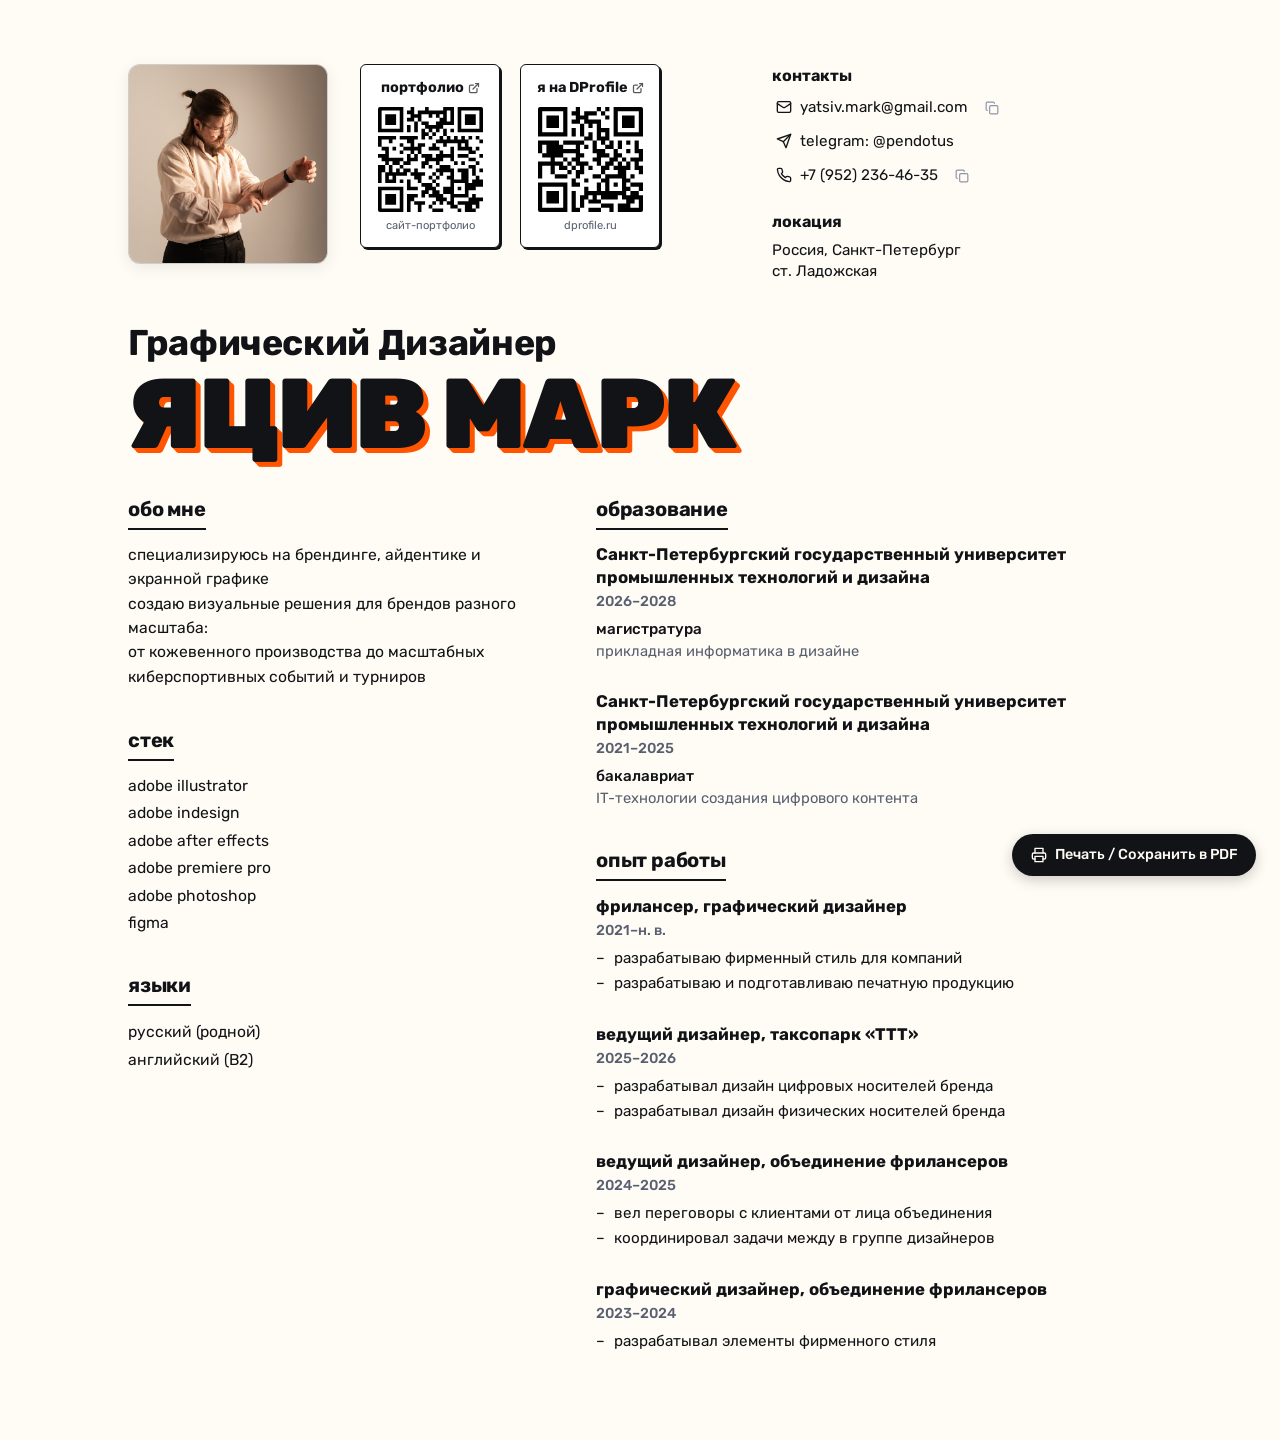
==== index.html @ a5334246 "commit" ====
<!DOCTYPE html>
<html lang="ru">
<head>
  <meta charset="UTF-8">
  <meta name="viewport" content="width=device-width, initial-scale=1.0">
  <title>Яцив Марк — Графический Дизайнер | Резюме</title>
  <meta name="description" content="Резюме и контакты графического дизайнера Марка Яцива. Брендинг, айдентика, экранная графика.">
  <meta name="theme-color" content="#fffcf5">

  <!-- OpenGraph / Социальные сети -->
  <meta property="og:type" content="website">
  <meta property="og:title" content="Яцив Марк — Графический Дизайнер">
  <meta property="og:description" content="Резюме и контакты графического дизайнера. Брендинг, айдентика, экранная графика.">
  <meta property="og:image" content="assets/images/photo.jpg">

  <!-- Фавиконка -->
  <link rel="icon" type="image/svg+xml" href="data:image/svg+xml,<svg xmlns='http://www.w3.org/2000/svg' viewBox='0 0 100 100'><rect width='100' height='100' rx='20' fill='%23ff5500'/><text x='50%' y='55%' dominant-baseline='middle' text-anchor='middle' font-family='sans-serif' font-weight='900' font-size='60' fill='%23ffffff'>Я</text></svg>">

  <!-- Предзагрузка шрифта Rubik -->
  <link rel="preconnect" href="https://fonts.googleapis.com">
  <link rel="preconnect" href="https://fonts.gstatic.com" crossorigin>
  <link href="https://fonts.googleapis.com/css2?family=Rubik:ital,wght@0,400;0,500;0,700;0,900;1,400&display=swap" rel="stylesheet">

  <!-- Модульные CSS-стили -->
  <link rel="stylesheet" href="css/variables.css">
  <link rel="stylesheet" href="css/reset.css">
  <link rel="stylesheet" href="css/typography.css">
  <link rel="stylesheet" href="css/layout.css">
  <link rel="stylesheet" href="css/components.css">
  <link rel="stylesheet" href="css/print.css" media="print">
</head>
<body>
  <div class="page-wrapper">
    <main class="cv-canvas">
      
      <!-- ВЕРХНЯЯ СЕКЦИЯ: Фото | Карточки ссылок (Портфолио, DProfile) | Контакты -->
      <header class="header-grid">
        
        <!-- Портретное фото -->
        <div class="portrait-wrapper">
          <img src="assets/images/photo.jpg" alt="Марк Яцив — Графический Дизайнер" class="portrait-img" width="200" height="200">
        </div>

        <!-- Группа карточек-ссылок с QR-кодами -->
        <div class="header-links-group">
          
          <!-- Портфолио -->
          <a href="https://pendotus.github.io/Portfolio/" target="_blank" rel="noopener noreferrer" class="qr-card" title="Перейти на сайт-портфолио">
            <span class="qr-card-title">
              портфолио
              <svg viewBox="0 0 24 24" fill="none" stroke="currentColor" stroke-width="2.5" stroke-linecap="round" stroke-linejoin="round" aria-hidden="true"><path d="M18 13v6a2 2 0 0 1-2 2H5a2 2 0 0 1-2-2V8a2 2 0 0 1 2-2h6"></path><polyline points="15 3 21 3 21 9"></polyline><line x1="10" y1="14" x2="21" y2="3"></line></svg>
            </span>
            <img src="assets/images/qr-portfolio.svg" alt="QR-код сайта портфолио" class="qr-code-img" width="105" height="105">
            <span class="qr-card-hint">сайт-портфолио</span>
          </a>

          <!-- DProfile -->
          <a href="https://dprofile.ru/pendotus" target="_blank" rel="noopener noreferrer" class="qr-card" title="Перейти на профиль в DProfile">
            <span class="qr-card-title">
              я на DProfile
              <svg viewBox="0 0 24 24" fill="none" stroke="currentColor" stroke-width="2.5" stroke-linecap="round" stroke-linejoin="round" aria-hidden="true"><path d="M18 13v6a2 2 0 0 1-2 2H5a2 2 0 0 1-2-2V8a2 2 0 0 1 2-2h6"></path><polyline points="15 3 21 3 21 9"></polyline><line x1="10" y1="14" x2="21" y2="3"></line></svg>
            </span>
            <img src="assets/images/qr-dprofile.svg" alt="QR-код профиля на DProfile" class="qr-code-img" width="105" height="105">
            <span class="qr-card-hint">dprofile.ru</span>
          </a>

        </div>

        <!-- Контакты и локация -->
        <div class="header-contacts-group">
          
          <div class="contacts-group">
            <h3 class="contact-title">контакты</h3>
            <ul class="contact-list">
              <li>
                <a href="mailto:yatsiv.mark@gmail.com" class="contact-link" title="Написать письмо">
                  <svg class="contact-icon" viewBox="0 0 24 24" fill="none" stroke-width="2" stroke-linecap="round" stroke-linejoin="round" aria-hidden="true"><rect width="20" height="16" x="2" y="4" rx="2"/><path d="m22 7-8.97 5.7a1.94 1.94 0 0 1-2.06 0L2 7"/></svg>
                  <span>yatsiv.mark@gmail.com</span>
                </a>
                <button type="button" class="copy-btn" data-copy="yatsiv.mark@gmail.com" title="Скопировать email" aria-label="Скопировать email">
                  <svg width="14" height="14" viewBox="0 0 24 24" fill="none" stroke="currentColor" stroke-width="2" stroke-linecap="round" stroke-linejoin="round"><rect width="14" height="14" x="8" y="8" rx="2" ry="2"/><path d="M4 16c-1.1 0-2-.9-2-2V4c0-1.1.9-2 2-2h10c1.1 0 2 .9 2 2"/></svg>
                </button>
              </li>

              <li>
                <a href="https://t.me/pendotus" target="_blank" rel="noopener noreferrer" class="contact-link" title="Написать в Telegram">
                  <svg class="contact-icon" viewBox="0 0 24 24" fill="none" stroke-width="2" stroke-linecap="round" stroke-linejoin="round" aria-hidden="true"><path d="m22 2-7 20-4-9-9-4Z"/><path d="M22 2 11 13"/></svg>
                  <span>telegram: @pendotus</span>
                </a>
              </li>

              <li>
                <a href="tel:+79522364635" class="contact-link" title="Позвонить">
                  <svg class="contact-icon" viewBox="0 0 24 24" fill="none" stroke-width="2" stroke-linecap="round" stroke-linejoin="round" aria-hidden="true"><path d="M22 16.92v3a2 2 0 0 1-2.18 2 19.79 19.79 0 0 1-8.63-3.07 19.5 19.5 0 0 1-6-6 19.79 19.79 0 0 1-3.07-8.67A2 2 0 0 1 4.11 2h3a2 2 0 0 1 2 1.72 12.84 12.84 0 0 0 .7 2.81 2 2 0 0 1-.45 2.11L8.09 9.91a16 16 0 0 0 6 6l1.27-1.27a2 2 0 0 1 2.11-.45 12.84 12.84 0 0 0 2.81.7A2 2 0 0 1 22 16.92z"/></svg>
                  <span>+7 (952) 236-46-35</span>
                </a>
                <button type="button" class="copy-btn" data-copy="+79522364635" title="Скопировать телефон" aria-label="Скопировать телефон">
                  <svg width="14" height="14" viewBox="0 0 24 24" fill="none" stroke="currentColor" stroke-width="2" stroke-linecap="round" stroke-linejoin="round"><rect width="14" height="14" x="8" y="8" rx="2" ry="2"/><path d="M4 16c-1.1 0-2-.9-2-2V4c0-1.1.9-2 2-2h10c1.1 0 2 .9 2 2"/></svg>
                </button>
              </li>
            </ul>
          </div>

          <div class="location-group">
            <h3 class="contact-title">локация</h3>
            <p class="location-text">
              Россия, Санкт-Петербург<br>
              ст. Ладожская
            </p>
          </div>

        </div>

      </header>

      <!-- ЦЕНТРАЛЬНЫЙ АКЦИДЕНТНЫЙ ЗАГОЛОВОК -->
      <section class="hero-title-section">
        <h2 class="hero-subtitle">Графический Дизайнер</h2>
        <h1 class="hero-name">ЯЦИВ МАРК</h1>
      </section>

      <!-- ОСНОВНАЯ КОНТЕНТНАЯ СЕТКА (2 КОЛОНКИ) -->
      <div class="main-grid">
        
        <!-- ЛЕВАЯ КОЛОНКА: Обо мне | Стек | Языки -->
        <div class="col-left">
          
          <!-- Обо мне -->
          <section class="section-block">
            <h2 class="section-title">обо мне</h2>
            <p class="text-lead">
              специализируюсь на брендинге, айдентике и экранной графике<br>
              создаю визуальные решения для брендов разного масштаба:<br>
              от кожевенного производства до масштабных киберспортивных событий и турниров
            </p>
          </section>

          <!-- Стек -->
          <section class="section-block">
            <h2 class="section-title">стек</h2>
            <ul class="stack-list">
              <li class="stack-item">adobe illustrator</li>
              <li class="stack-item">adobe indesign</li>
              <li class="stack-item">adobe after effects</li>
              <li class="stack-item">adobe premiere pro</li>
              <li class="stack-item">adobe photoshop</li>
              <li class="stack-item">figma</li>
            </ul>
          </section>

          <!-- Языки -->
          <section class="section-block">
            <h2 class="section-title">языки</h2>
            <ul class="lang-list">
              <li class="lang-item">русский (родной)</li>
              <li class="lang-item">английский (B2)</li>
            </ul>
          </section>

        </div>

        <!-- ПРАВАЯ КОЛОНКА: Образование | Опыт работы -->
        <div class="col-right">
          
          <!-- Образование -->
          <section class="section-block">
            <h2 class="section-title">образование</h2>
            
            <div class="timeline-item">
              <h3 class="timeline-title">Санкт-Петербургский государственный университет промышленных технологий и дизайна</h3>
              <p class="timeline-date">2026–2028</p>
              <p class="timeline-subtitle">магистратура</p>
              <p class="timeline-desc">прикладная информатика в дизайне</p>
            </div>

            <div class="timeline-item">
              <h3 class="timeline-title">Санкт-Петербургский государственный университет промышленных технологий и дизайна</h3>
              <p class="timeline-date">2021–2025</p>
              <p class="timeline-subtitle">бакалавриат</p>
              <p class="timeline-desc">IT-технологии создания цифрового контента</p>
            </div>
          </section>

          <!-- Опыт работы -->
          <section class="section-block">
            <h2 class="section-title">опыт работы</h2>

            <div class="timeline-item">
              <h3 class="timeline-title">фрилансер, графический дизайнер</h3>
              <p class="timeline-date">2021–н. в.</p>
              <ul class="bullet-list">
                <li class="bullet-item">разрабатываю фирменный стиль для компаний</li>
                <li class="bullet-item">разрабатываю и подготавливаю печатную продукцию</li>
              </ul>
            </div>

            <div class="timeline-item">
              <h3 class="timeline-title">ведущий дизайнер, таксопарк «ТТТ»</h3>
              <p class="timeline-date">2025–2026</p>
              <ul class="bullet-list">
                <li class="bullet-item">разрабатывал дизайн цифровых носителей бренда</li>
                <li class="bullet-item">разрабатывал дизайн физических носителей бренда</li>
              </ul>
            </div>

            <div class="timeline-item">
              <h3 class="timeline-title">ведущий дизайнер, объединение фрилансеров</h3>
              <p class="timeline-date">2024–2025</p>
              <ul class="bullet-list">
                <li class="bullet-item">вел переговоры с клиентами от лица объединения</li>
                <li class="bullet-item">координировал задачи между в группе дизайнеров</li>
              </ul>
            </div>

            <div class="timeline-item">
              <h3 class="timeline-title">графический дизайнер, объединение фрилансеров</h3>
              <p class="timeline-date">2023–2024</p>
              <ul class="bullet-list">
                <li class="bullet-item">разрабатывал элементы фирменного стиля</li>
              </ul>
            </div>

          </section>

        </div>

      </div>

    </main>
  </div>

  <!-- Плавающая кнопка для печати / сохранения PDF -->
  <aside class="floating-actions" aria-label="Быстрые действия">
    <button type="button" class="action-btn" id="printBtn" title="Распечатать или сохранить в PDF (A4)">
      <svg viewBox="0 0 24 24" fill="none" stroke-width="2" stroke-linecap="round" stroke-linejoin="round" aria-hidden="true"><polyline points="6 9 6 2 18 2 18 9"></polyline><path d="M6 18H4a2 2 0 0 1-2-2v-5a2 2 0 0 1 2-2h16a2 2 0 0 1 2 2v5a2 2 0 0 1-2 2h-2"></path><rect x="6" y="14" width="12" height="8"></rect></svg>
      <span>Печать / Сохранить в PDF</span>
    </button>
  </aside>

  <!-- Всплывающее уведомление о копировании -->
  <div id="toastNotice" class="toast-notice" role="status" aria-live="polite">
    <svg width="16" height="16" viewBox="0 0 24 24" fill="none" stroke="currentColor" stroke-width="2.5" stroke-linecap="round" stroke-linejoin="round"><polyline points="20 6 9 17 4 12"/></svg>
    <span id="toastText">Скопировано!</span>
  </div>

  <!-- Модульный скрипт -->
  <script type="module" src="js/main.js"></script>
</body>
</html>
---- css/variables.css ----
:root {
  /* Цветовая палитра */
  --bg-page: #fffcf5;
  --bg-card: #ffffff;
  --text-primary: #111317;
  --text-secondary: #585f6f;
  --text-muted: #8d94a5;
  --accent-orange: #ff5500;
  --accent-orange-soft: #fff2ec;
  --border-color: #111317;
  --border-subtle: rgba(17, 19, 23, 0.14);

  /* Типографика (Обязательный шрифт Rubik) */
  --font-primary: 'Rubik', -apple-system, BlinkMacSystemFont, "Segoe UI", Roboto, sans-serif;
  --font-weight-regular: 400;
  --font-weight-medium: 500;
  --font-weight-bold: 700;
  --font-weight-black: 900;

  /* Размеры и сетка */
  --canvas-max-width: 1040px;
  --radius-sm: 6px;
  --radius-md: 12px;
  --radius-lg: 18px;

  /* Эффекты и тени */
  --shadow-3d: 4px 4px 0px var(--accent-orange);
  --shadow-card: 0 4px 20px rgba(0, 0, 0, 0.05);
  --shadow-hover: 0 8px 24px rgba(255, 85, 0, 0.15);

  /* Анимации */
  --transition-fast: 0.18s ease-in-out;
  --transition-smooth: 0.3s cubic-bezier(0.16, 1, 0.3, 1);
}
---- css/typography.css ----
/* Типографическая система на базе шрифта Rubik */

.hero-subtitle {
  font-size: clamp(1.4rem, 2.8vw, 2.25rem);
  font-weight: var(--font-weight-bold);
  line-height: 1.15;
  letter-spacing: -0.01em;
  color: var(--text-primary);
  margin-bottom: 0.25rem;
}

.hero-name {
  font-size: clamp(3rem, 7.8vw, 6.2rem);
  font-weight: var(--font-weight-black);
  text-transform: uppercase;
  line-height: 0.95;
  letter-spacing: -0.025em;
  color: var(--text-primary);
  text-shadow: 
    2px 2px 0px var(--accent-orange),
    4px 4px 0px var(--accent-orange),
    5px 5px 0px var(--accent-orange);
  margin-bottom: 2rem;
  user-select: text;
  word-break: keep-all;
}

.section-title {
  font-size: 1.25rem;
  font-weight: var(--font-weight-bold);
  text-transform: lowercase;
  letter-spacing: -0.01em;
  color: var(--text-primary);
  margin-bottom: 0.85rem;
  position: relative;
  display: inline-block;
}

.section-title::after {
  content: "";
  display: block;
  width: 100%;
  height: 2px;
  background-color: var(--text-primary);
  margin-top: 4px;
}

.text-lead {
  font-size: 0.98rem;
  line-height: 1.55;
  color: var(--text-primary);
  font-weight: var(--font-weight-regular);
}

.text-meta {
  font-size: 0.88rem;
  color: var(--text-secondary);
  font-weight: var(--font-weight-medium);
}

.text-bold {
  font-weight: var(--font-weight-bold);
}
---- css/layout.css ----
/* Сетка и базовый лейаут (CSS Grid & Flexbox) */

.page-wrapper {
  min-height: 100vh;
  display: flex;
  flex-direction: column;
  align-items: center;
  justify-content: flex-start;
  padding: 2.5rem 1.25rem 4rem;
  background-color: var(--bg-page);
}

.cv-canvas {
  width: 100%;
  max-width: var(--canvas-max-width);
  background: var(--bg-page);
  padding: 1.5rem 0.5rem;
  position: relative;
}

/* Верхняя секция: Аватар | QR-ссылки | Контакты */
.header-grid {
  display: grid;
  grid-template-columns: 200px 1fr 1fr;
  gap: 2rem;
  align-items: start;
  margin-bottom: 2.5rem;
}

.portrait-wrapper {
  width: 100%;
  aspect-ratio: 1 / 1;
  border-radius: var(--radius-md);
  overflow: hidden;
  box-shadow: 0 4px 16px rgba(0, 0, 0, 0.08);
  border: 1px solid var(--border-subtle);
  background: #eee;
}

.portrait-img {
  width: 100%;
  height: 100%;
  object-fit: cover;
  display: block;
}

.header-links-group {
  display: flex;
  gap: 1.25rem;
}

.header-contacts-group {
  display: flex;
  flex-direction: column;
  gap: 1.25rem;
}

/* Центральный заголовок */
.hero-title-section {
  width: 100%;
  margin-top: 1rem;
  margin-bottom: 2rem;
}

/* Основной двухколоночный контент */
.main-grid {
  display: grid;
  grid-template-columns: 1fr 1.35fr;
  gap: 3.5rem;
  align-items: start;
}

.col-left,
.col-right {
  display: flex;
  flex-direction: column;
  gap: 2.25rem;
}

/* Мобильная адаптация */
@media (max-width: 900px) {
  .header-grid {
    grid-template-columns: 160px 1fr;
    gap: 1.5rem;
  }

  .header-contacts-group {
    grid-column: 1 / -1;
    display: grid;
    grid-template-columns: 1fr 1fr;
  }

  .main-grid {
    grid-template-columns: 1fr;
    gap: 2.5rem;
  }
}

@media (max-width: 640px) {
  .page-wrapper {
    padding: 1rem 0.75rem 3rem;
  }

  .header-grid {
    grid-template-columns: 1fr;
    gap: 1.5rem;
  }

  .portrait-wrapper {
    max-width: 180px;
    margin: 0 auto;
  }

  .header-links-group {
    justify-content: center;
  }

  .header-contacts-group {
    grid-template-columns: 1fr;
  }

  .hero-name {
    text-shadow: 2px 2px 0px var(--accent-orange), 3px 3px 0px var(--accent-orange);
  }
}
---- css/components.css ----
/* Модульные компоненты интерфейса */

/* 1. Карточки-ссылки (Портфолио и DProfile) */
.qr-card {
  display: flex;
  flex-direction: column;
  align-items: center;
  text-decoration: none;
  color: var(--text-primary);
  background: var(--bg-card);
  padding: 0.75rem 0.85rem;
  border-radius: var(--radius-sm);
  border: 1px solid var(--border-color);
  box-shadow: 2px 2px 0px var(--border-color);
  transition: var(--transition-smooth);
  width: 140px;
  position: relative;
}

.qr-card:hover {
  transform: translate(-2px, -2px);
  box-shadow: 4px 4px 0px var(--accent-orange);
  border-color: var(--accent-orange);
}

.qr-card:active {
  transform: translate(1px, 1px);
  box-shadow: 1px 1px 0px var(--accent-orange);
}

.qr-card-title {
  font-size: 0.9rem;
  font-weight: var(--font-weight-bold);
  margin-bottom: 0.5rem;
  display: flex;
  align-items: center;
  gap: 0.25rem;
}

.qr-card-title svg {
  width: 12px;
  height: 12px;
  opacity: 0.7;
}

.qr-code-img {
  width: 105px;
  height: 105px;
  object-fit: contain;
  border-radius: 2px;
}

.qr-card-hint {
  font-size: 0.7rem;
  color: var(--text-secondary);
  margin-top: 0.4rem;
  text-align: center;
}

/* 2. Контактная секция */
.contacts-group,
.location-group {
  display: flex;
  flex-direction: column;
}

.contact-title {
  font-size: 1rem;
  font-weight: var(--font-weight-bold);
  margin-bottom: 0.35rem;
}

.contact-list {
  display: flex;
  flex-direction: column;
  gap: 0.35rem;
}

.contact-link {
  display: inline-flex;
  align-items: center;
  gap: 0.5rem;
  color: var(--text-primary);
  font-size: 0.95rem;
  text-decoration: none;
  transition: var(--transition-fast);
  padding: 2px 4px;
  border-radius: 4px;
  position: relative;
}

.contact-link:hover {
  color: var(--accent-orange);
  background-color: var(--accent-orange-soft);
}

.contact-icon {
  width: 16px;
  height: 16px;
  flex-shrink: 0;
  stroke: currentColor;
}

.copy-btn {
  display: inline-flex;
  align-items: center;
  justify-content: center;
  width: 24px;
  height: 24px;
  border-radius: 4px;
  color: var(--text-muted);
  transition: var(--transition-fast);
  margin-left: 0.25rem;
}

.copy-btn:hover {
  color: var(--text-primary);
  background: rgba(0, 0, 0, 0.05);
}

.location-text {
  font-size: 0.95rem;
  color: var(--text-primary);
  line-height: 1.4;
}

/* 3. Стек технологий */
.stack-list {
  display: flex;
  flex-direction: column;
  gap: 0.35rem;
}

.stack-item {
  font-size: 0.98rem;
  color: var(--text-primary);
  line-height: 1.4;
  font-weight: var(--font-weight-regular);
}

/* 4. Языки */
.lang-list {
  display: flex;
  flex-direction: column;
  gap: 0.3rem;
}

.lang-item {
  font-size: 0.98rem;
  color: var(--text-primary);
}

/* 5. Образование и Опыт работы */
.timeline-item {
  margin-bottom: 1.75rem;
}

.timeline-item:last-child {
  margin-bottom: 0;
}

.timeline-title {
  font-size: 1.05rem;
  font-weight: var(--font-weight-bold);
  color: var(--text-primary);
  line-height: 1.35;
}

.timeline-subtitle {
  font-size: 0.95rem;
  font-weight: var(--font-weight-medium);
  color: var(--text-primary);
  margin-top: 0.15rem;
}

.timeline-date {
  font-size: 0.9rem;
  font-weight: var(--font-weight-medium);
  color: var(--text-secondary);
  margin-top: 0.15rem;
  margin-bottom: 0.35rem;
}

.timeline-desc {
  font-size: 0.92rem;
  color: var(--text-secondary);
  line-height: 1.45;
}

.bullet-list {
  display: flex;
  flex-direction: column;
  gap: 0.25rem;
  margin-top: 0.4rem;
}

.bullet-item {
  font-size: 0.95rem;
  color: var(--text-primary);
  position: relative;
  padding-left: 1.15rem;
  line-height: 1.4;
}

.bullet-item::before {
  content: "–";
  position: absolute;
  left: 0;
  color: var(--text-primary);
}

/* 6. Плавающая панель действий (Печать/Скачать) */
.floating-actions {
  position: fixed;
  bottom: 1.5rem;
  right: 1.5rem;
  display: flex;
  gap: 0.75rem;
  z-index: 100;
}

.action-btn {
  display: inline-flex;
  align-items: center;
  gap: 0.5rem;
  background: var(--text-primary);
  color: var(--bg-page);
  padding: 0.65rem 1.15rem;
  border-radius: 99px;
  font-size: 0.9rem;
  font-weight: var(--font-weight-medium);
  box-shadow: 0 4px 14px rgba(0, 0, 0, 0.2);
  transition: var(--transition-smooth);
}

.action-btn:hover {
  background: var(--accent-orange);
  transform: translateY(-2px);
  box-shadow: 0 6px 18px rgba(255, 85, 0, 0.35);
}

.action-btn svg {
  width: 16px;
  height: 16px;
  stroke: currentColor;
}

/* 7. Всплывающее уведомление (Toast) */
.toast-notice {
  position: fixed;
  bottom: 2rem;
  left: 50%;
  transform: translateX(-50%) translateY(100px);
  background: var(--text-primary);
  color: #ffffff;
  padding: 0.6rem 1.25rem;
  border-radius: 8px;
  font-size: 0.9rem;
  font-weight: var(--font-weight-medium);
  box-shadow: 0 8px 24px rgba(0, 0, 0, 0.25);
  opacity: 0;
  pointer-events: none;
  transition: var(--transition-smooth);
  z-index: 200;
  display: flex;
  align-items: center;
  gap: 0.5rem;
}

.toast-notice.is-visible {
  transform: translateX(-50%) translateY(0);
  opacity: 1;
}
---- css/print.css ----
/* Спецификация печати в PDF (A4 1-в-1) */

@media print {
  @page {
    size: A4 portrait;
    margin: 10mm 12mm;
  }

  body {
    background: #ffffff !important;
    color: #000000 !important;
    -webkit-print-color-adjust: exact !important;
    print-color-adjust: exact !important;
  }

  .page-wrapper {
    padding: 0 !important;
    min-height: auto !important;
  }

  .cv-canvas {
    max-width: 100% !important;
    padding: 0 !important;
  }

  .floating-actions,
  .toast-notice,
  .copy-btn {
    display: none !important;
  }

  .qr-card {
    box-shadow: none !important;
    border: 1px solid #000000 !important;
  }

  .hero-name {
    text-shadow: 2px 2px 0px #ff5500 !important;
  }

  a {
    text-decoration: none !important;
    color: #000000 !important;
  }

  /* Запрет разрыва страниц внутри блоков */
  .timeline-item,
  .header-grid,
  .hero-title-section {
    page-break-inside: avoid;
    break-inside: avoid;
  }
}
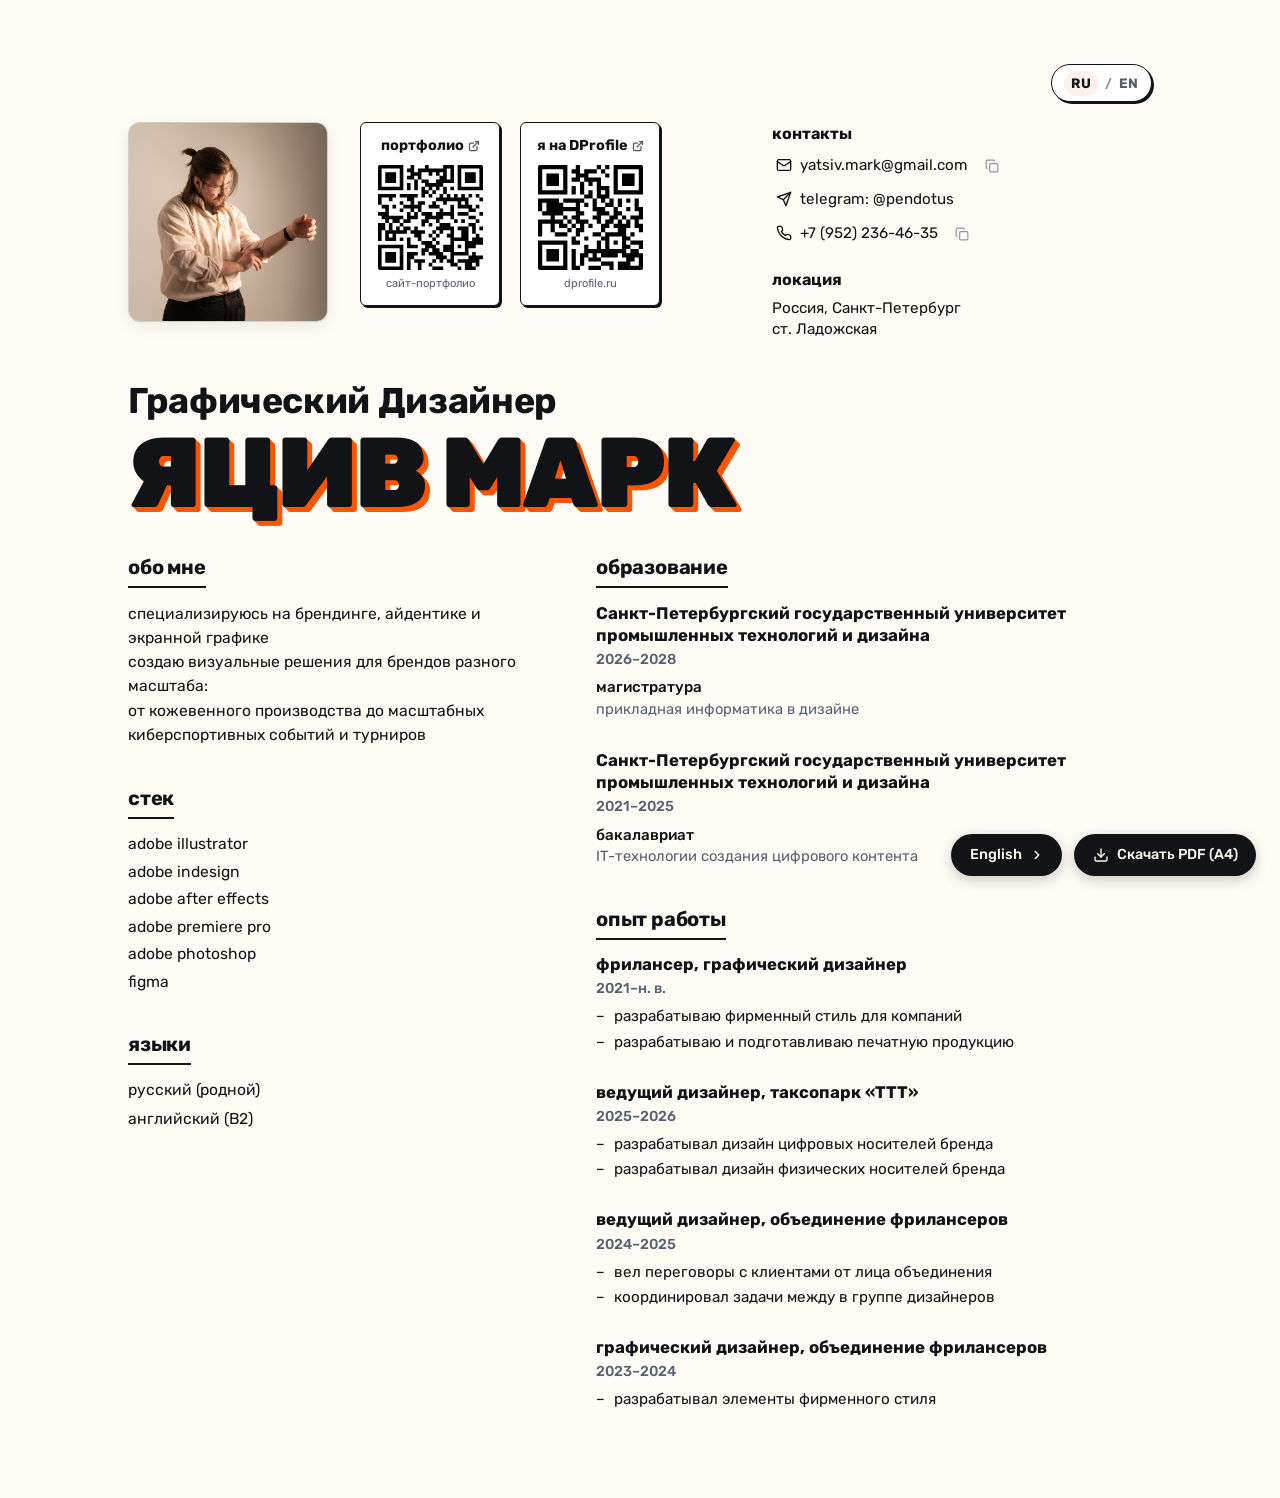
==== commit bbe8298d: "feat: add English version (en.html), direct A4 PDF download buttons, and clean personal README" ====
--- a/index.html
+++ b/index.html
@@ -32,6 +32,15 @@
 <body>
   <div class="page-wrapper">
     <main class="cv-canvas">
+
+      <!-- ПЕРЕКЛЮЧАТЕЛЬ ЯЗЫКОВ -->
+      <nav class="top-nav-bar" aria-label="Языковая версия">
+        <div class="lang-switcher">
+          <span class="is-active">RU</span>
+          <span class="lang-divider">/</span>
+          <a href="en.html" title="Switch to English version">EN</a>
+        </div>
+      </nav>
       
       <!-- ВЕРХНЯЯ СЕКЦИЯ: Фото | Карточки ссылок (Портфолио, DProfile) | Контакты -->
       <header class="header-grid">
@@ -229,12 +238,16 @@
     </main>
   </div>
 
-  <!-- Плавающая кнопка для печати / сохранения PDF -->
+  <!-- Плавающие действия (Переключение на английский + Скачивание A4 PDF) -->
   <aside class="floating-actions" aria-label="Быстрые действия">
-    <button type="button" class="action-btn" id="printBtn" title="Распечатать или сохранить в PDF (A4)">
-      <svg viewBox="0 0 24 24" fill="none" stroke-width="2" stroke-linecap="round" stroke-linejoin="round" aria-hidden="true"><polyline points="6 9 6 2 18 2 18 9"></polyline><path d="M6 18H4a2 2 0 0 1-2-2v-5a2 2 0 0 1 2-2h16a2 2 0 0 1 2 2v5a2 2 0 0 1-2 2h-2"></path><rect x="6" y="14" width="12" height="8"></rect></svg>
-      <span>Печать / Сохранить в PDF</span>
-    </button>
+    <a href="en.html" class="action-btn" title="English version">
+      <span>English</span>
+      <svg viewBox="0 0 24 24" fill="none" stroke-width="2.5" stroke-linecap="round" stroke-linejoin="round" aria-hidden="true" style="width: 14px; height: 14px;"><polyline points="9 18 15 12 9 6"/></svg>
+    </a>
+    <a href="assets/pdf/resume-ru.pdf" target="_blank" download="Mark_Yatsiv_Resume_RU.pdf" class="action-btn" id="downloadPdfBtn" title="Скачать оригинальный файл PDF (A4)">
+      <svg viewBox="0 0 24 24" fill="none" stroke-width="2" stroke-linecap="round" stroke-linejoin="round" aria-hidden="true"><path d="M21 15v4a2 2 0 0 1-2 2H5a2 2 0 0 1-2-2v-4"></path><polyline points="7 10 12 15 17 10"></polyline><line x1="12" y1="15" x2="12" y2="3"></line></svg>
+      <span>Скачать PDF (A4)</span>
+    </a>
   </aside>
 
   <!-- Всплывающее уведомление о копировании -->
--- a/css/components.css
+++ b/css/components.css
@@ -1,4 +1,56 @@
 /* Модульные компоненты интерфейса */
+
+/* 0. Верхняя панель навигации и переключатель языков */
+.top-nav-bar {
+  display: flex;
+  justify-content: flex-end;
+  align-items: center;
+  margin-bottom: 1.25rem;
+  width: 100%;
+}
+
+.lang-switcher {
+  display: inline-flex;
+  align-items: center;
+  gap: 0.4rem;
+  background: var(--bg-card);
+  border: 1px solid var(--border-color);
+  padding: 0.35rem 0.75rem;
+  border-radius: 99px;
+  box-shadow: 2px 2px 0px var(--border-color);
+  font-size: 0.85rem;
+  font-weight: var(--font-weight-bold);
+  letter-spacing: 0.04em;
+  transition: var(--transition-smooth);
+}
+
+.lang-switcher:hover {
+  transform: translate(-1px, -1px);
+  box-shadow: 3px 3px 0px var(--accent-orange);
+  border-color: var(--accent-orange);
+}
+
+.lang-switcher a {
+  color: var(--text-secondary);
+  transition: var(--transition-fast);
+  text-decoration: none;
+}
+
+.lang-switcher a:hover {
+  color: var(--accent-orange);
+}
+
+.lang-switcher .is-active {
+  color: var(--text-primary);
+  background: var(--accent-orange-soft);
+  padding: 0.15rem 0.45rem;
+  border-radius: 99px;
+}
+
+.lang-divider {
+  color: var(--text-muted);
+  font-size: 0.8rem;
+}
 
 /* 1. Карточки-ссылки (Портфолио и DProfile) */
 .qr-card {
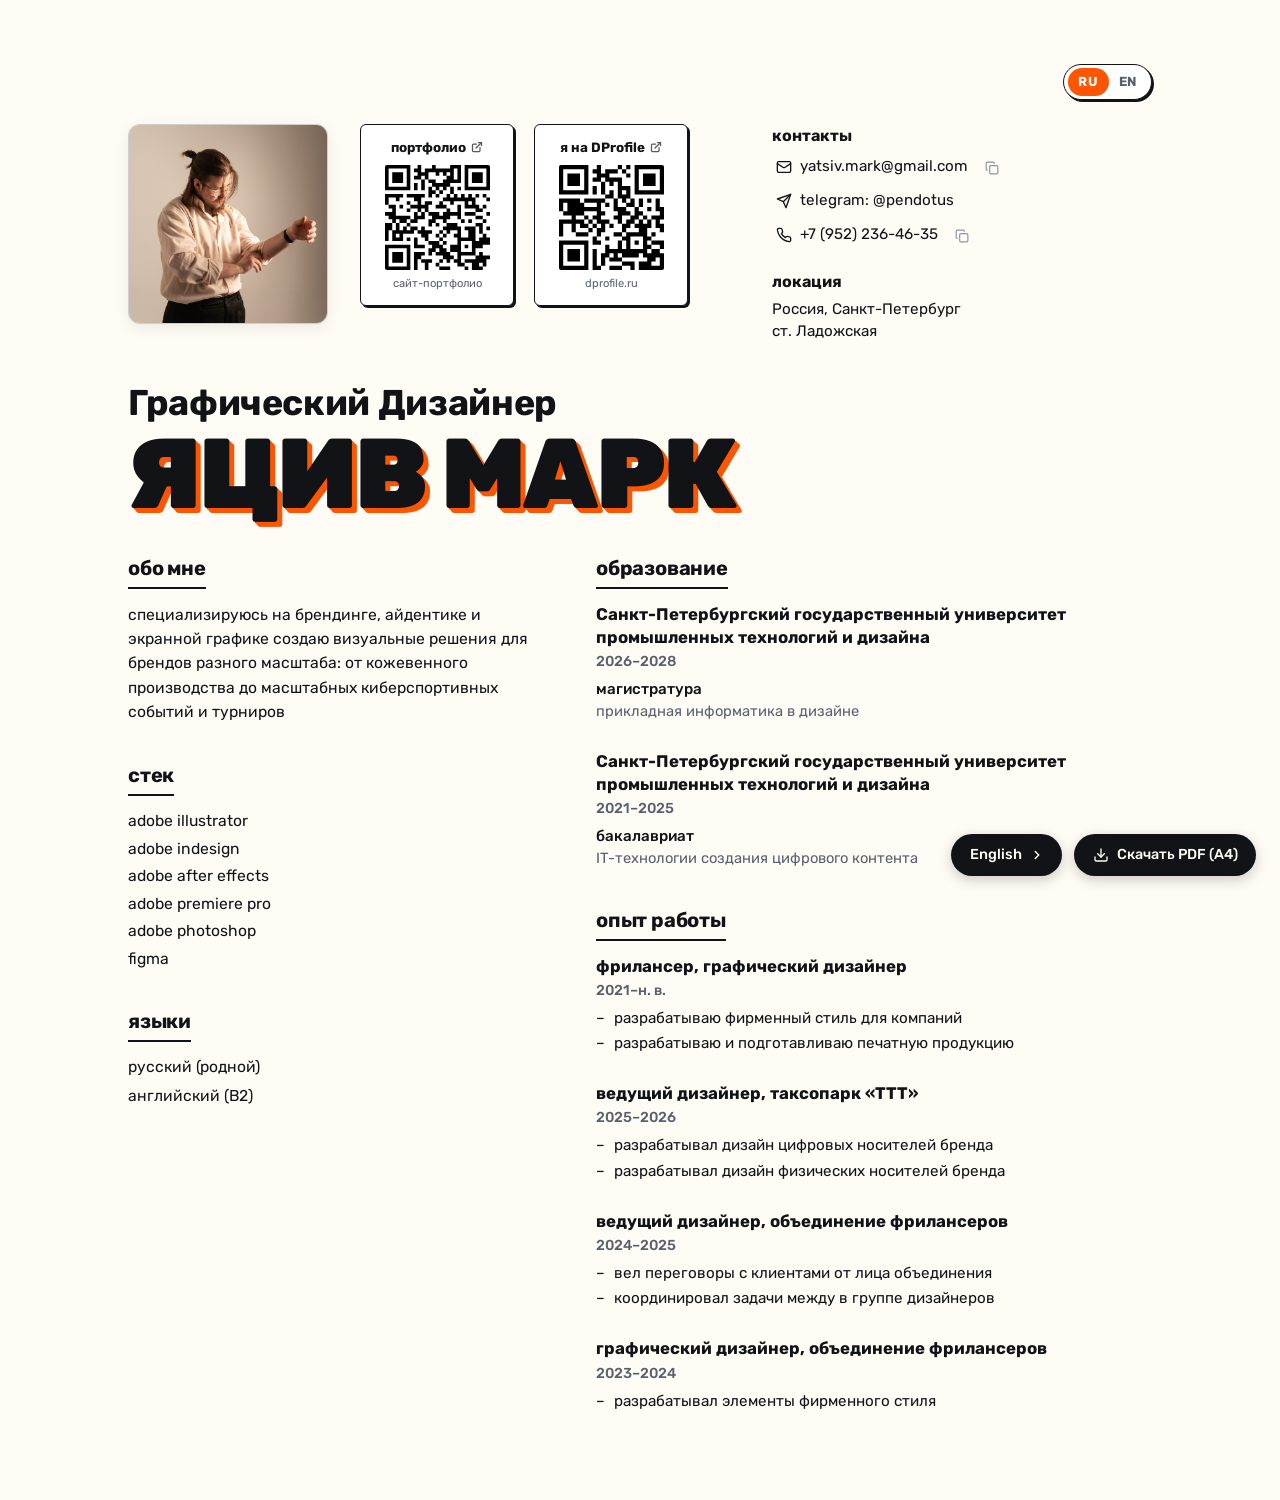
==== commit d4bd90c4: "fix: update RU/EN switchers, single-paragraph bio, fix DProfile card width, apply custom favicon, an" ====
--- a/index.html
+++ b/index.html
@@ -13,21 +13,21 @@
   <meta property="og:description" content="Резюме и контакты графического дизайнера. Брендинг, айдентика, экранная графика.">
   <meta property="og:image" content="assets/images/photo.jpg">
 
-  <!-- Фавиконка -->
-  <link rel="icon" type="image/svg+xml" href="data:image/svg+xml,<svg xmlns='http://www.w3.org/2000/svg' viewBox='0 0 100 100'><rect width='100' height='100' rx='20' fill='%23ff5500'/><text x='50%' y='55%' dominant-baseline='middle' text-anchor='middle' font-family='sans-serif' font-weight='900' font-size='60' fill='%23ffffff'>Я</text></svg>">
+  <!-- Персональный фавикон -->
+  <link rel="icon" type="image/svg+xml" href="favicon.svg">
 
   <!-- Предзагрузка шрифта Rubik -->
   <link rel="preconnect" href="https://fonts.googleapis.com">
   <link rel="preconnect" href="https://fonts.gstatic.com" crossorigin>
   <link href="https://fonts.googleapis.com/css2?family=Rubik:ital,wght@0,400;0,500;0,700;0,900;1,400&display=swap" rel="stylesheet">
 
-  <!-- Модульные CSS-стили -->
-  <link rel="stylesheet" href="css/variables.css">
-  <link rel="stylesheet" href="css/reset.css">
-  <link rel="stylesheet" href="css/typography.css">
-  <link rel="stylesheet" href="css/layout.css">
-  <link rel="stylesheet" href="css/components.css">
-  <link rel="stylesheet" href="css/print.css" media="print">
+  <!-- Модульные CSS-стили с версионированием для сброса кэша -->
+  <link rel="stylesheet" href="css/variables.css?v=1.2">
+  <link rel="stylesheet" href="css/reset.css?v=1.2">
+  <link rel="stylesheet" href="css/typography.css?v=1.2">
+  <link rel="stylesheet" href="css/layout.css?v=1.2">
+  <link rel="stylesheet" href="css/components.css?v=1.2">
+  <link rel="stylesheet" href="css/print.css?v=1.2" media="print">
 </head>
 <body>
   <div class="page-wrapper">
@@ -36,9 +36,8 @@
       <!-- ПЕРЕКЛЮЧАТЕЛЬ ЯЗЫКОВ -->
       <nav class="top-nav-bar" aria-label="Языковая версия">
         <div class="lang-switcher">
-          <span class="is-active">RU</span>
-          <span class="lang-divider">/</span>
-          <a href="en.html" title="Switch to English version">EN</a>
+          <span class="lang-btn is-active">RU</span>
+          <a href="en.html" class="lang-btn" title="Switch to English version">EN</a>
         </div>
       </nav>
       
@@ -134,13 +133,11 @@
         <!-- ЛЕВАЯ КОЛОНКА: Обо мне | Стек | Языки -->
         <div class="col-left">
           
-          <!-- Обо мне -->
+          <!-- Обо мне (единый цельный абзац) -->
           <section class="section-block">
             <h2 class="section-title">обо мне</h2>
             <p class="text-lead">
-              специализируюсь на брендинге, айдентике и экранной графике<br>
-              создаю визуальные решения для брендов разного масштаба:<br>
-              от кожевенного производства до масштабных киберспортивных событий и турниров
+              специализируюсь на брендинге, айдентике и экранной графике создаю визуальные решения для брендов разного масштаба: от кожевенного производства до масштабных киберспортивных событий и турниров
             </p>
           </section>
 
--- a/css/components.css
+++ b/css/components.css
@@ -5,23 +5,23 @@
   display: flex;
   justify-content: flex-end;
   align-items: center;
-  margin-bottom: 1.25rem;
+  margin-bottom: 1.5rem;
   width: 100%;
 }
 
 .lang-switcher {
   display: inline-flex;
   align-items: center;
-  gap: 0.4rem;
   background: var(--bg-card);
   border: 1px solid var(--border-color);
-  padding: 0.35rem 0.75rem;
+  padding: 3px 4px;
   border-radius: 99px;
   box-shadow: 2px 2px 0px var(--border-color);
-  font-size: 0.85rem;
+  font-size: 0.82rem;
   font-weight: var(--font-weight-bold);
-  letter-spacing: 0.04em;
+  letter-spacing: 0.05em;
   transition: var(--transition-smooth);
+  user-select: none;
 }
 
 .lang-switcher:hover {
@@ -30,26 +30,22 @@
   border-color: var(--accent-orange);
 }
 
-.lang-switcher a {
+.lang-btn {
+  padding: 4px 10px;
+  border-radius: 99px;
+  text-decoration: none;
   color: var(--text-secondary);
   transition: var(--transition-fast);
-  text-decoration: none;
-}
-
-.lang-switcher a:hover {
+  display: inline-block;
+}
+
+.lang-btn:hover {
   color: var(--accent-orange);
 }
 
-.lang-switcher .is-active {
-  color: var(--text-primary);
-  background: var(--accent-orange-soft);
-  padding: 0.15rem 0.45rem;
-  border-radius: 99px;
-}
-
-.lang-divider {
-  color: var(--text-muted);
-  font-size: 0.8rem;
+.lang-btn.is-active {
+  background: var(--accent-orange);
+  color: #ffffff !important;
 }
 
 /* 1. Карточки-ссылки (Портфолио и DProfile) */
@@ -65,7 +61,7 @@
   border: 1px solid var(--border-color);
   box-shadow: 2px 2px 0px var(--border-color);
   transition: var(--transition-smooth);
-  width: 140px;
+  width: 154px;
   position: relative;
 }
 
@@ -81,12 +77,15 @@
 }
 
 .qr-card-title {
-  font-size: 0.9rem;
+  font-size: 0.84rem;
   font-weight: var(--font-weight-bold);
   margin-bottom: 0.5rem;
   display: flex;
   align-items: center;
-  gap: 0.25rem;
+  justify-content: center;
+  gap: 0.35rem;
+  white-space: nowrap;
+  width: 100%;
 }
 
 .qr-card-title svg {
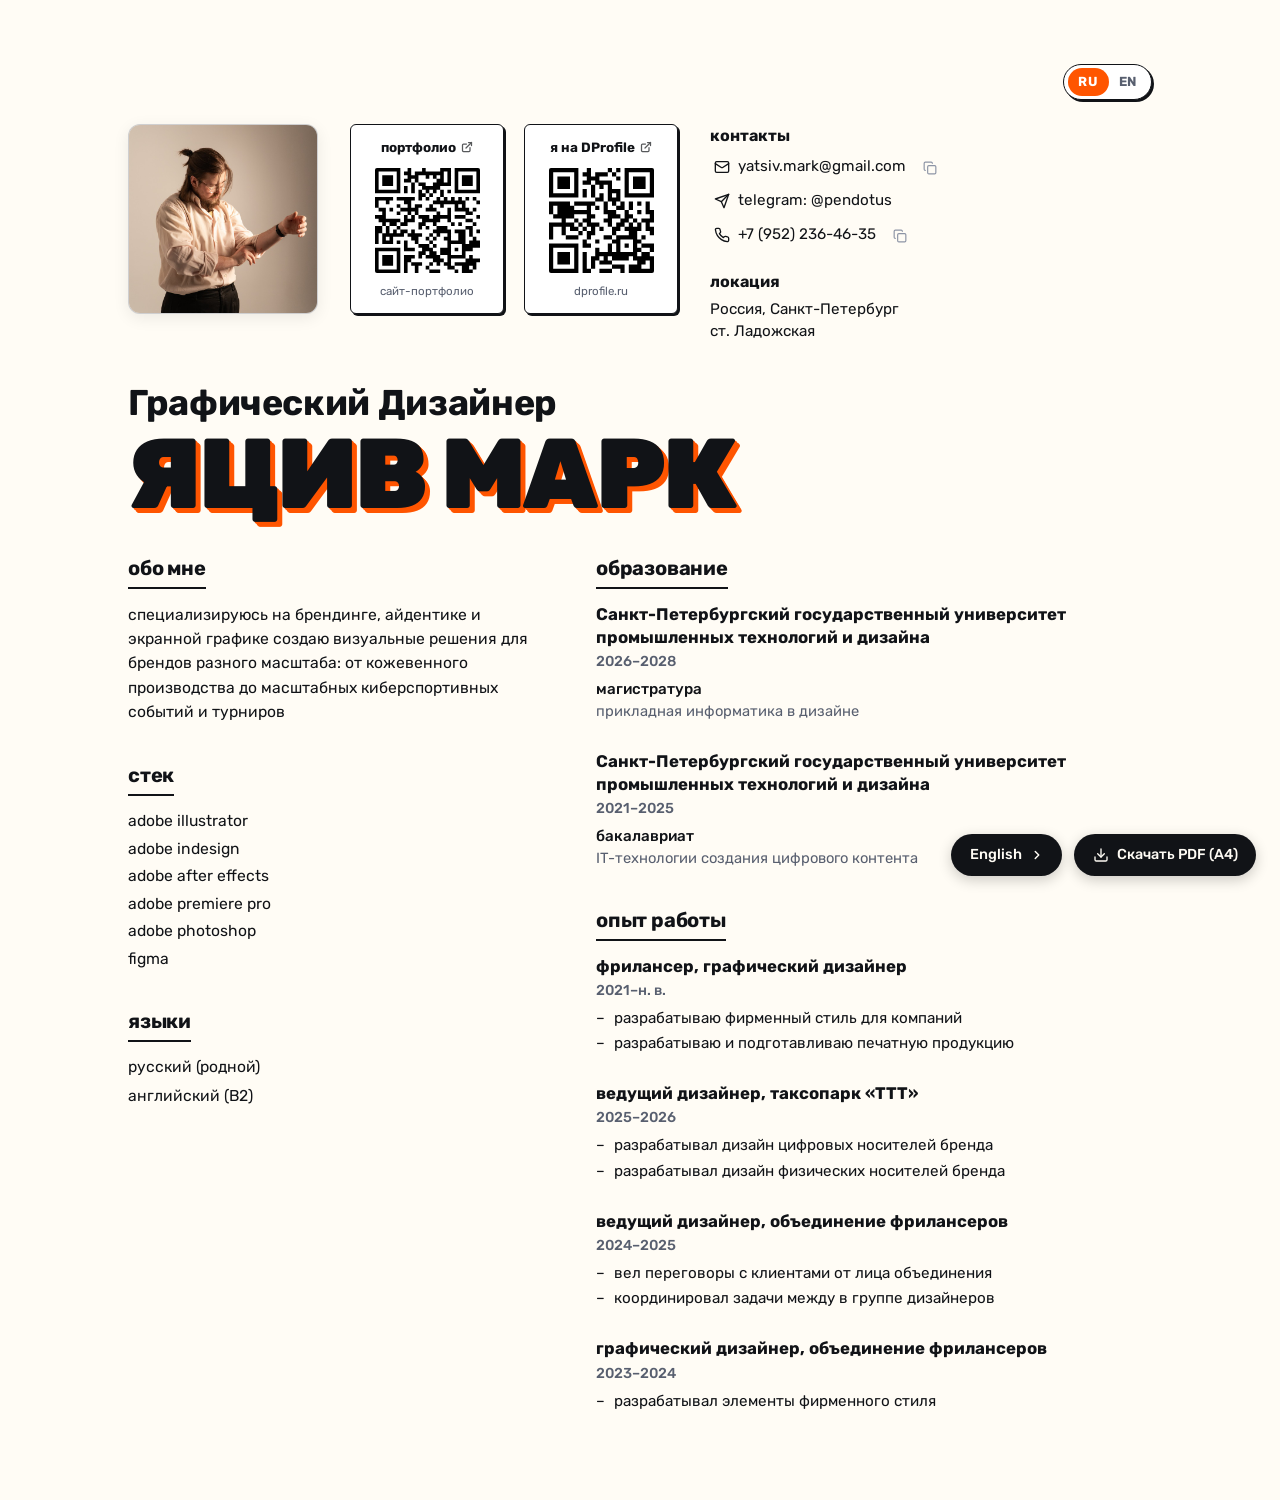
==== commit 84edb2e2: "refactor: align photo and QR cards, clean repo duplicates, add work experience and bilingual contact" ====
--- a/index.html
+++ b/index.html
@@ -22,12 +22,12 @@
   <link href="https://fonts.googleapis.com/css2?family=Rubik:ital,wght@0,400;0,500;0,700;0,900;1,400&display=swap" rel="stylesheet">
 
   <!-- Модульные CSS-стили с версионированием для сброса кэша -->
-  <link rel="stylesheet" href="css/variables.css?v=1.2">
-  <link rel="stylesheet" href="css/reset.css?v=1.2">
-  <link rel="stylesheet" href="css/typography.css?v=1.2">
-  <link rel="stylesheet" href="css/layout.css?v=1.2">
-  <link rel="stylesheet" href="css/components.css?v=1.2">
-  <link rel="stylesheet" href="css/print.css?v=1.2" media="print">
+  <link rel="stylesheet" href="css/variables.css?v=1.3">
+  <link rel="stylesheet" href="css/reset.css?v=1.3">
+  <link rel="stylesheet" href="css/typography.css?v=1.3">
+  <link rel="stylesheet" href="css/layout.css?v=1.3">
+  <link rel="stylesheet" href="css/components.css?v=1.3">
+  <link rel="stylesheet" href="css/print.css?v=1.3" media="print">
 </head>
 <body>
   <div class="page-wrapper">
--- a/css/layout.css
+++ b/css/layout.css
@@ -21,20 +21,22 @@
 /* Верхняя секция: Аватар | QR-ссылки | Контакты */
 .header-grid {
   display: grid;
-  grid-template-columns: 200px 1fr 1fr;
+  grid-template-columns: 190px max-content 1fr;
   gap: 2rem;
   align-items: start;
   margin-bottom: 2.5rem;
 }
 
 .portrait-wrapper {
-  width: 100%;
+  width: 190px;
+  height: 190px;
   aspect-ratio: 1 / 1;
   border-radius: var(--radius-md);
   overflow: hidden;
   box-shadow: 0 4px 16px rgba(0, 0, 0, 0.08);
   border: 1px solid var(--border-subtle);
   background: #eee;
+  flex-shrink: 0;
 }
 
 .portrait-img {
@@ -47,6 +49,7 @@
 .header-links-group {
   display: flex;
   gap: 1.25rem;
+  align-items: start;
 }
 
 .header-contacts-group {
@@ -80,8 +83,13 @@
 /* Мобильная адаптация */
 @media (max-width: 900px) {
   .header-grid {
-    grid-template-columns: 160px 1fr;
+    grid-template-columns: 170px 1fr;
     gap: 1.5rem;
+  }
+
+  .portrait-wrapper {
+    width: 170px;
+    height: 170px;
   }
 
   .header-contacts-group {
--- a/css/components.css
+++ b/css/components.css
@@ -53,6 +53,7 @@
   display: flex;
   flex-direction: column;
   align-items: center;
+  justify-content: space-between;
   text-decoration: none;
   color: var(--text-primary);
   background: var(--bg-card);
@@ -62,6 +63,8 @@
   box-shadow: 2px 2px 0px var(--border-color);
   transition: var(--transition-smooth);
   width: 154px;
+  height: 190px;
+  box-sizing: border-box;
   position: relative;
 }
 
@@ -79,7 +82,7 @@
 .qr-card-title {
   font-size: 0.84rem;
   font-weight: var(--font-weight-bold);
-  margin-bottom: 0.5rem;
+  margin-bottom: 0;
   display: flex;
   align-items: center;
   justify-content: center;
@@ -102,9 +105,9 @@
 }
 
 .qr-card-hint {
-  font-size: 0.7rem;
+  font-size: 0.72rem;
   color: var(--text-secondary);
-  margin-top: 0.4rem;
+  margin-top: 0;
   text-align: center;
 }
 
